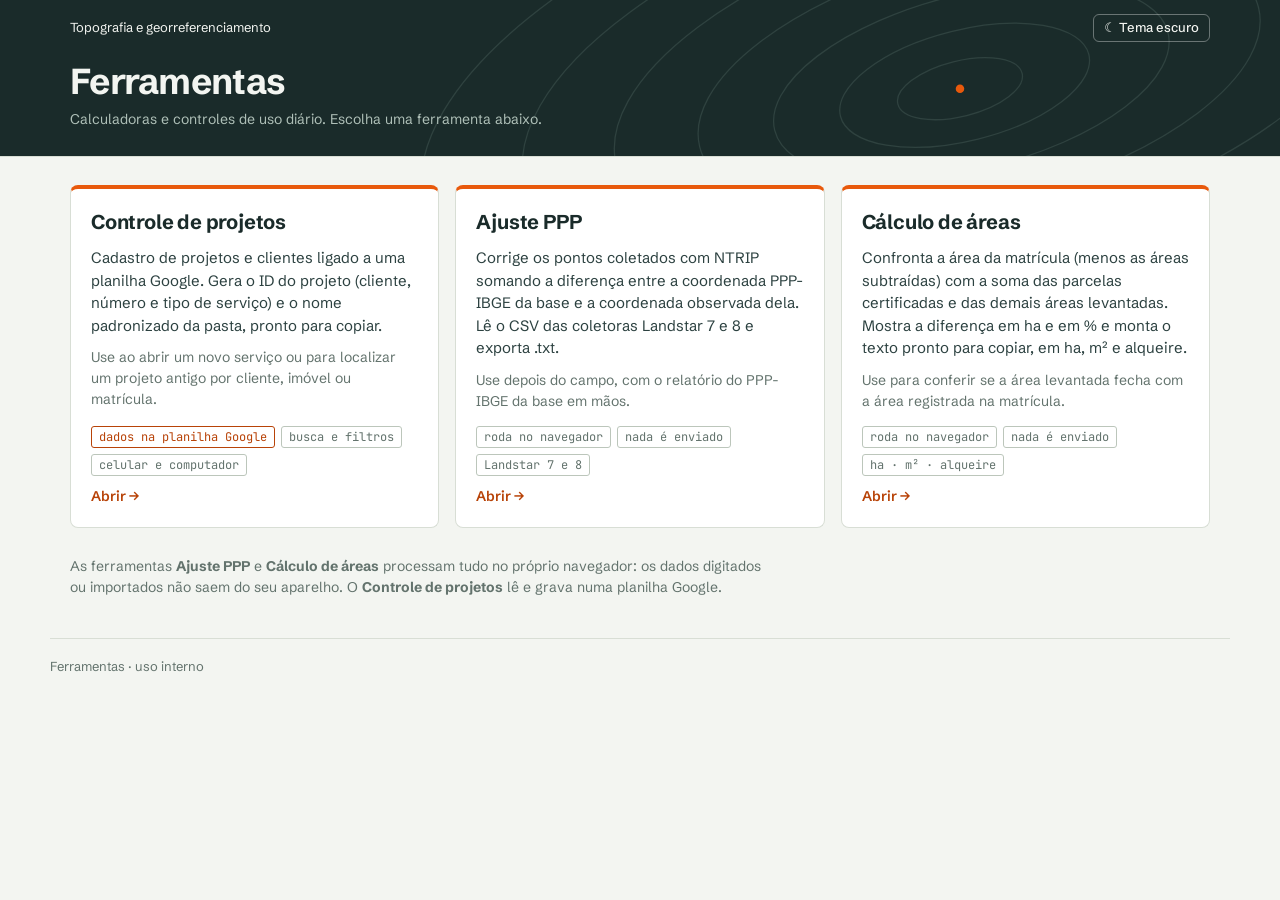
==== index.html @ 7277fcfe "Update index.html" ====
<!DOCTYPE html>
<html lang="pt-BR">
<head>
<meta charset="utf-8">
<meta name="viewport" content="width=device-width, initial-scale=1">
<meta name="color-scheme" content="light dark">
<title>Ferramentas</title>
<meta name="description" content="Conjunto de ferramentas de topografia e georreferenciamento: controle de projetos, ajuste PPP e cálculo de áreas.">
<link rel="icon" href="assets/favicon.svg" type="image/svg+xml">
<link rel="preconnect" href="https://fonts.googleapis.com">
<link rel="preconnect" href="https://fonts.gstatic.com" crossorigin>
<link href="https://fonts.googleapis.com/css2?family=JetBrains+Mono:wght@400;500&family=Schibsted+Grotesk:wght@400;500;600;700&display=swap" rel="stylesheet">
<link rel="stylesheet" href="assets/comum.css">
<script src="assets/comum.js"></script>
<style>
main.wrap { padding-top: 28px; }
.grid { display: grid; grid-template-columns: repeat(auto-fill, minmax(320px, 1fr)); gap: 16px; padding: 0; margin: 0; list-style: none; }

.card {
  position: relative; display: flex; flex-direction: column; gap: 10px;
  background: var(--surface); border: 1px solid var(--line); border-top: 4px solid var(--mark);
  border-radius: 8px; padding: 18px 20px 20px;
  transition: border-color .15s, box-shadow .15s, transform .15s;
}
.card:hover { border-color: var(--line-strong); border-top-color: var(--mark); box-shadow: 0 8px 24px rgba(0,0,0,.10); transform: translateY(-2px); }
.card:focus-within { box-shadow: 0 0 0 3px var(--accent-wash); }
.card h2 { margin: 0; font-size: 20px; letter-spacing: -0.01em; }
.card h2 a { color: inherit; text-decoration: none; }
/* o cartão inteiro é clicável */
.card h2 a::after { content: ""; position: absolute; inset: 0; border-radius: 8px; }
.card h2 a:focus-visible { outline: none; }
.card h2 a:focus-visible::after { outline: 3px solid var(--mark); outline-offset: 2px; }
.card p { margin: 0; color: var(--ink-soft); }
.card .quando { color: var(--muted); font-size: 14px; }
.chips { display: flex; flex-wrap: wrap; gap: 6px; margin-top: auto; padding-top: 4px; }
.chip { font: 400 12px var(--mono); border: 1px solid var(--line-strong); color: var(--muted); border-radius: 3px; padding: 2px 7px; white-space: nowrap; }
.chip.dados { border-color: var(--accent-text); color: var(--accent-text); }
.go { font-weight: 600; color: var(--accent-text); font-size: 14px; }
.card:hover .go { text-decoration: underline; }

.nota { margin: 28px 0 0; max-width: 78ch; color: var(--muted); font-size: 14px; }
@media (prefers-reduced-motion: reduce) { .card { transition: none; } .card:hover { transform: none; } }
</style>
</head>
<body>

<header class="top">
  <div class="wrap">
    <nav class="crumbs" aria-label="Navegação">
      <span>Topografia e georreferenciamento</span>
      <button type="button" class="btn light small" id="themeBtn">Tema</button>
    </nav>
    <div class="top-main">
      <div>
        <h1>Ferramentas</h1>
        <p class="lead">Calculadoras e controles de uso diário. Escolha uma ferramenta abaixo.</p>
      </div>
    </div>
  </div>
</header>

<main class="wrap">
  <ul class="grid">

    <!-- ===================== CONTROLE DE PROJETOS ===================== -->
    <li class="card">
      <h2><a href="projetos/">Controle de projetos</a></h2>
      <p>Cadastro de projetos e clientes ligado a uma planilha Google. Gera o ID do projeto (cliente, número e tipo de serviço) e o nome padronizado da pasta, pronto para copiar.</p>
      <p class="quando">Use ao abrir um novo serviço ou para localizar um projeto antigo por cliente, imóvel ou matrícula.</p>
      <div class="chips">
        <span class="chip dados">dados na planilha Google</span>
        <span class="chip">busca e filtros</span>
        <span class="chip">celular e computador</span>
      </div>
      <span class="go" aria-hidden="true">Abrir →</span>
    </li>

    <!-- ===================== AJUSTE PPP ===================== -->
    <li class="card">
      <h2><a href="ppp/">Ajuste PPP</a></h2>
      <p>Corrige os pontos coletados com NTRIP somando a diferença entre a coordenada PPP-IBGE da base e a coordenada observada dela. Lê o CSV das coletoras Landstar 7 e 8 e exporta .txt.</p>
      <p class="quando">Use depois do campo, com o relatório do PPP-IBGE da base em mãos.</p>
      <div class="chips">
        <span class="chip">roda no navegador</span>
        <span class="chip">nada é enviado</span>
        <span class="chip">Landstar 7 e 8</span>
      </div>
      <span class="go" aria-hidden="true">Abrir →</span>
    </li>

    <!-- ===================== CÁLCULO DE ÁREAS ===================== -->
    <li class="card">
      <h2><a href="areas/">Cálculo de áreas</a></h2>
      <p>Confronta a área da matrícula (menos as áreas subtraídas) com a soma das parcelas certificadas e das demais áreas levantadas. Mostra a diferença em ha e em % e monta o texto pronto para copiar, em ha, m² e alqueire.</p>
      <p class="quando">Use para conferir se a área levantada fecha com a área registrada na matrícula.</p>
      <div class="chips">
        <span class="chip">roda no navegador</span>
        <span class="chip">nada é enviado</span>
        <span class="chip">ha · m² · alqueire</span>
      </div>
      <span class="go" aria-hidden="true">Abrir →</span>
    </li>
    <!--
      PARA ADICIONAR UMA FERRAMENTA NOVA: copie um bloco <li class="card"> inteiro,
      troque o link (pasta/), o título, o resumo e os chips. Veja o README.md.
    -->
  </ul>

  <p class="nota">As ferramentas <strong>Ajuste PPP</strong> e <strong>Cálculo de áreas</strong> processam tudo no próprio navegador: os dados digitados ou importados não saem do seu aparelho. O <strong>Controle de projetos</strong> lê e grava numa planilha Google.</p>
</main>

<footer class="site-foot wrap">Ferramentas · uso interno</footer>

</body>
</html>
---- assets/comum.css ----
/* ============================================================
   Ferramentas: estilos compartilhados (cores, tipografia,
   cabeçalho, botões). Cada ferramenta só acrescenta o que é dela.
   ============================================================ */

/* ---------- Cores: tema claro (padrão) ---------- */
:root {
  color-scheme: light;
  --bg: #F3F5F1;  --surface: #FFFFFF;  --surface-2: #F8FAF6;
  --ink: #1A2B2A;  --ink-soft: #2C4140;  --muted: #63736D;
  --line: #D8DED5;  --line-soft: #E8ECE5;  --line-strong: #BCC6BB;

  --accent: #C2410C;  --accent-hover: #9A3412;  --accent-ink: #FFFFFF;
  --accent-wash: #FDEBDD;  --accent-text: #B84308;
  --mark: #E8590C;                       /* só decoração e foco */

  --ok: #2F6B4F;  --ok-wash: #DDEFE5;
  --warn: #8A4B00;  --warn-wash: #FBECD3;
  --danger: #B3261E;  --danger-deep: #8E1D17;  --danger-wash: #FBE9E7;
  --danger-btn: #B3261E;  --danger-btn-hover: #8E1D17;

  --band: #1A2B2A;  --band-ink: #F3F5F1;  --band-muted: #AFC0B8;
  --chip-bg: #1A2B2A;  --chip-ink: #F3F5F1;
  --hl: #FFF3C9;                         /* linha em destaque */

  --sans: "Schibsted Grotesk", system-ui, -apple-system, "Segoe UI", Roboto, sans-serif;
  --mono: "JetBrains Mono", ui-monospace, SFMono-Regular, Menlo, Consolas, monospace;
}

/* ---------- Cores: tema escuro ---------- */
@media (prefers-color-scheme: dark) {
  :root:not([data-theme="light"]) {
    color-scheme: dark;
    --bg: #111816;  --surface: #1A2321;  --surface-2: #202B28;
    --ink: #E7EDEA;  --ink-soft: #C5D1CB;  --muted: #93A39C;
    --line: #2F3D39;  --line-soft: #26322F;  --line-strong: #43534E;
    --accent: #FF8A3D;  --accent-hover: #FFA15F;  --accent-ink: #1A0E05;
    --accent-wash: #3A2314;  --accent-text: #FFA15F;  --mark: #FF8A3D;
    --ok: #6FCF9C;  --ok-wash: #1B3A2C;
    --warn: #F0B765;  --warn-wash: #3A2C14;
    --danger: #FF8F86;  --danger-deep: #FFB0A9;  --danger-wash: #3B1F1C;
    --danger-btn: #C63A2F;  --danger-btn-hover: #DB4A3F;
    --band: #0C1211;  --band-ink: #E7EDEA;  --band-muted: #93A39C;
    --chip-bg: #2A3A36;  --chip-ink: #E7EDEA;
    --hl: #3D3515;
  }
}
:root[data-theme="dark"] {
  color-scheme: dark;
  --bg: #111816;  --surface: #1A2321;  --surface-2: #202B28;
  --ink: #E7EDEA;  --ink-soft: #C5D1CB;  --muted: #93A39C;
  --line: #2F3D39;  --line-soft: #26322F;  --line-strong: #43534E;
  --accent: #FF8A3D;  --accent-hover: #FFA15F;  --accent-ink: #1A0E05;
  --accent-wash: #3A2314;  --accent-text: #FFA15F;  --mark: #FF8A3D;
  --ok: #6FCF9C;  --ok-wash: #1B3A2C;
  --warn: #F0B765;  --warn-wash: #3A2C14;
  --danger: #FF8F86;  --danger-deep: #FFB0A9;  --danger-wash: #3B1F1C;
  --danger-btn: #C63A2F;  --danger-btn-hover: #DB4A3F;
  --band: #0C1211;  --band-ink: #E7EDEA;  --band-muted: #93A39C;
  --chip-bg: #2A3A36;  --chip-ink: #E7EDEA;
  --hl: #3D3515;
}

/* ---------- Base ---------- */
*, *::before, *::after { box-sizing: border-box; }
html { background: var(--bg); -webkit-text-size-adjust: 100%; }
body { margin: 0; background: var(--bg); color: var(--ink); font: 400 15px/1.5 var(--sans); }
button, input, select, textarea { font: inherit; color: inherit; }
:focus-visible { outline: 3px solid var(--mark); outline-offset: 2px; }
[hidden] { display: none !important; }
.wrap { max-width: 1180px; margin: 0 auto; padding: 0 20px; }

/* ---------- Cabeçalho ---------- */
.top {
  background-color: var(--band); color: var(--band-ink);
  border-bottom: 1px solid var(--line);
  background-image: url("data:image/svg+xml,%3Csvg xmlns='http://www.w3.org/2000/svg' width='1200' height='160' viewBox='0 0 1200 160'%3E%3Cg fill='none' stroke='%239DB8AB' stroke-opacity='.16' stroke-width='1.2' transform='rotate(-14 900 90)'%3E%3Cellipse cx='900' cy='90' rx='60' ry='26'/%3E%3Cellipse cx='905' cy='88' rx='120' ry='52'/%3E%3Cellipse cx='912' cy='86' rx='190' ry='82'/%3E%3Cellipse cx='920' cy='84' rx='270' ry='116'/%3E%3Cellipse cx='930' cy='82' rx='360' ry='152'/%3E%3Cellipse cx='942' cy='80' rx='460' ry='190'/%3E%3Cellipse cx='955' cy='78' rx='570' ry='230'/%3E%3C/g%3E%3Ccircle cx='900' cy='90' r='4' fill='%23E8590C'/%3E%3C/svg%3E");
  background-repeat: no-repeat; background-position: right center; background-size: cover;
}
.crumbs { display: flex; align-items: center; justify-content: space-between; gap: 12px; padding-top: 14px; font-size: 13px; }
.crumbs a { color: var(--band-muted); text-decoration: none; }
.crumbs a:hover { color: var(--band-ink); text-decoration: underline; }
.top-main { display: flex; align-items: flex-end; justify-content: space-between; gap: 16px; flex-wrap: wrap; padding: 20px 0 26px; }
.top h1 { margin: 0; font-size: clamp(26px, 4vw, 36px); line-height: 1.1; font-weight: 700; letter-spacing: -0.02em; }
.top .lead, .top .stats { margin: 8px 0 0; color: var(--band-muted); font-size: 14px; max-width: 72ch; }
.sync { display: flex; align-items: center; gap: 10px; color: var(--band-muted); font-size: 13px; }

/* ---------- Botões ---------- */
.btn {
  appearance: none; display: inline-flex; align-items: center; justify-content: center; gap: 6px;
  border: 1px solid var(--line-strong); background: var(--surface); color: var(--ink);
  border-radius: 6px; padding: 9px 14px; cursor: pointer; font-weight: 500; line-height: 1.2; text-decoration: none;
}
.btn:hover { border-color: var(--ink-soft); }
.btn.primary { background: var(--accent); border-color: var(--accent); color: var(--accent-ink); font-weight: 600; }
.btn.primary:hover { background: var(--accent-hover); border-color: var(--accent-hover); }
.btn.ghost { background: transparent; color: var(--accent-text); border-color: var(--accent-text); }
.btn.ghost:hover { background: var(--accent-wash); }
.btn.danger { background: var(--danger-btn); border-color: var(--danger-btn); color: #fff; font-weight: 600; }
.btn.danger:hover { background: var(--danger-btn-hover); border-color: var(--danger-btn-hover); }
.btn.light { background: transparent; border-color: rgba(255,255,255,.35); color: var(--band-ink); }
.btn.light:hover { border-color: #fff; }
.btn.small { padding: 5px 10px; font-size: 13px; }
.btn[disabled], .btn:disabled { opacity: .5; cursor: not-allowed; }

/* ---------- Rodapé ---------- */
.site-foot { margin-top: 40px; padding: 18px 0 32px; border-top: 1px solid var(--line); color: var(--muted); font-size: 13px; }
.site-foot a { color: var(--accent-text); }

@media (max-width: 760px) { .wrap { padding: 0 14px; } }
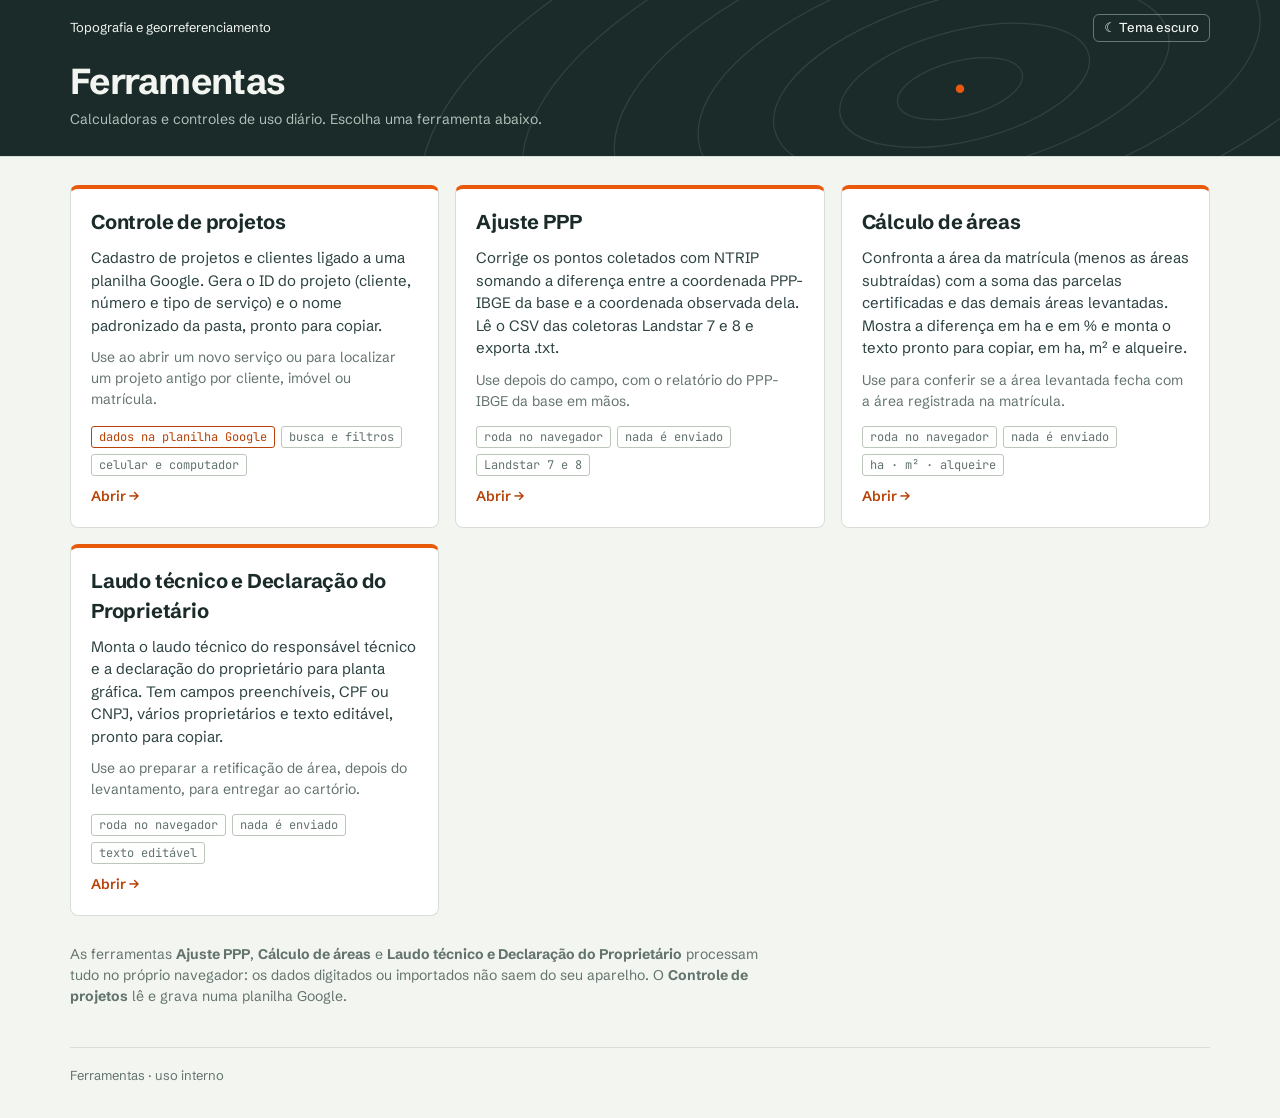
==== commit bb5f830a: "Update index.html" ====
--- a/index.html
+++ b/index.html
@@ -100,14 +100,25 @@
       </div>
       <span class="go" aria-hidden="true">Abrir →</span>
     </li>
+        <!-- ===================== LAUDO E DECLARAÇÃO ===================== -->
+    <li class="card">
+      <h2><a href="laudo/">Laudo técnico e Declaração do Proprietário</a></h2>
+      <p>Monta o laudo técnico do responsável técnico e a declaração do proprietário para planta gráfica. Tem campos preenchíveis, CPF ou CNPJ, vários proprietários e texto editável, pronto para copiar.</p>
+      <p class="quando">Use ao preparar a retificação de área, depois do levantamento, para entregar ao cartório.</p>
+      <div class="chips">
+        <span class="chip">roda no navegador</span>
+        <span class="chip">nada é enviado</span>
+        <span class="chip">texto editável</span>
+      </div>
+      <span class="go" aria-hidden="true">Abrir →</span>
+    </li>
     <!--
       PARA ADICIONAR UMA FERRAMENTA NOVA: copie um bloco <li class="card"> inteiro,
       troque o link (pasta/), o título, o resumo e os chips. Veja o README.md.
     -->
   </ul>
 
-  <p class="nota">As ferramentas <strong>Ajuste PPP</strong> e <strong>Cálculo de áreas</strong> processam tudo no próprio navegador: os dados digitados ou importados não saem do seu aparelho. O <strong>Controle de projetos</strong> lê e grava numa planilha Google.</p>
-</main>
+   <p class="nota">As ferramentas <strong>Ajuste PPP</strong>, <strong>Cálculo de áreas</strong> e <strong>Laudo técnico e Declaração do Proprietário</strong> processam tudo no próprio navegador: os dados digitados ou importados não saem do seu aparelho. O <strong>Controle de projetos</strong> lê e grava numa planilha Google.</p>
 
 <footer class="site-foot wrap">Ferramentas · uso interno</footer>
 
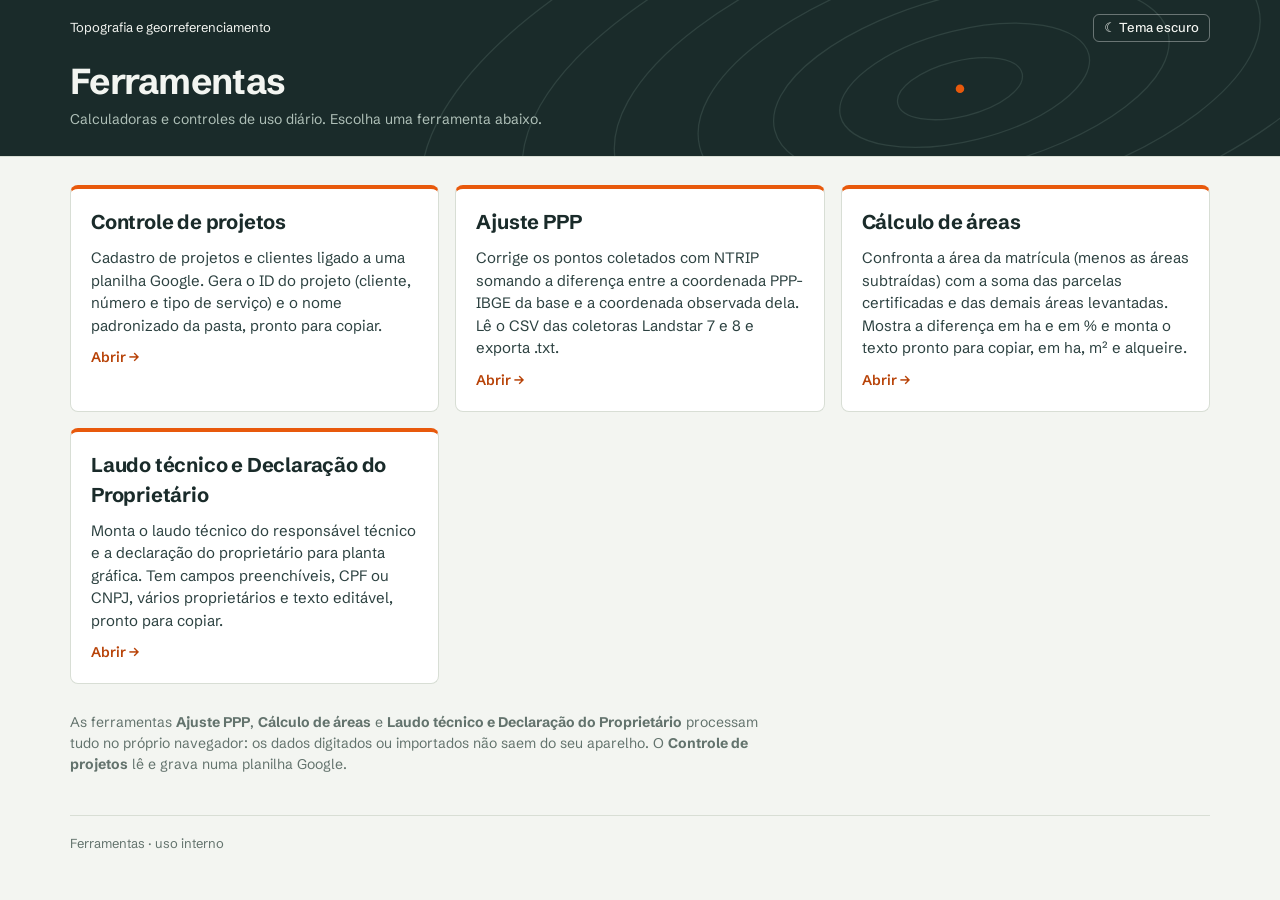
==== commit 099eaf07: "Clean up index.html by removing unused content Removed unnecessary paragraphs and chips from project" ====
--- a/index.html
+++ b/index.html
@@ -66,12 +66,6 @@
     <li class="card">
       <h2><a href="projetos/">Controle de projetos</a></h2>
       <p>Cadastro de projetos e clientes ligado a uma planilha Google. Gera o ID do projeto (cliente, número e tipo de serviço) e o nome padronizado da pasta, pronto para copiar.</p>
-      <p class="quando">Use ao abrir um novo serviço ou para localizar um projeto antigo por cliente, imóvel ou matrícula.</p>
-      <div class="chips">
-        <span class="chip dados">dados na planilha Google</span>
-        <span class="chip">busca e filtros</span>
-        <span class="chip">celular e computador</span>
-      </div>
       <span class="go" aria-hidden="true">Abrir →</span>
     </li>
 
@@ -79,12 +73,6 @@
     <li class="card">
       <h2><a href="ppp/">Ajuste PPP</a></h2>
       <p>Corrige os pontos coletados com NTRIP somando a diferença entre a coordenada PPP-IBGE da base e a coordenada observada dela. Lê o CSV das coletoras Landstar 7 e 8 e exporta .txt.</p>
-      <p class="quando">Use depois do campo, com o relatório do PPP-IBGE da base em mãos.</p>
-      <div class="chips">
-        <span class="chip">roda no navegador</span>
-        <span class="chip">nada é enviado</span>
-        <span class="chip">Landstar 7 e 8</span>
-      </div>
       <span class="go" aria-hidden="true">Abrir →</span>
     </li>
 
@@ -92,24 +80,12 @@
     <li class="card">
       <h2><a href="areas/">Cálculo de áreas</a></h2>
       <p>Confronta a área da matrícula (menos as áreas subtraídas) com a soma das parcelas certificadas e das demais áreas levantadas. Mostra a diferença em ha e em % e monta o texto pronto para copiar, em ha, m² e alqueire.</p>
-      <p class="quando">Use para conferir se a área levantada fecha com a área registrada na matrícula.</p>
-      <div class="chips">
-        <span class="chip">roda no navegador</span>
-        <span class="chip">nada é enviado</span>
-        <span class="chip">ha · m² · alqueire</span>
-      </div>
       <span class="go" aria-hidden="true">Abrir →</span>
     </li>
         <!-- ===================== LAUDO E DECLARAÇÃO ===================== -->
     <li class="card">
       <h2><a href="laudo/">Laudo técnico e Declaração do Proprietário</a></h2>
       <p>Monta o laudo técnico do responsável técnico e a declaração do proprietário para planta gráfica. Tem campos preenchíveis, CPF ou CNPJ, vários proprietários e texto editável, pronto para copiar.</p>
-      <p class="quando">Use ao preparar a retificação de área, depois do levantamento, para entregar ao cartório.</p>
-      <div class="chips">
-        <span class="chip">roda no navegador</span>
-        <span class="chip">nada é enviado</span>
-        <span class="chip">texto editável</span>
-      </div>
       <span class="go" aria-hidden="true">Abrir →</span>
     </li>
     <!--
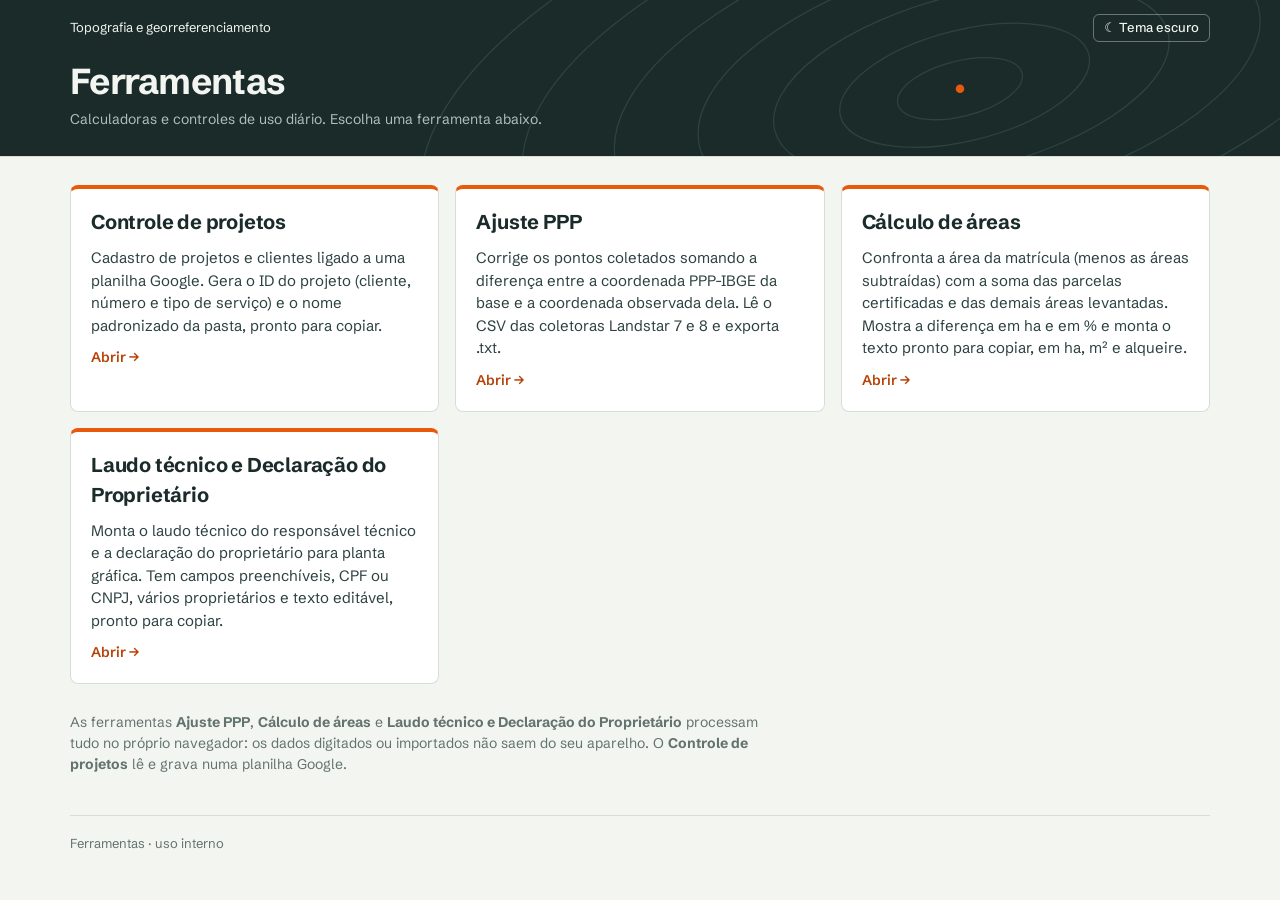
==== commit 459eaed9: "Update description for Ajuste PPP section" ====
--- a/index.html
+++ b/index.html
@@ -72,7 +72,7 @@
     <!-- ===================== AJUSTE PPP ===================== -->
     <li class="card">
       <h2><a href="ppp/">Ajuste PPP</a></h2>
-      <p>Corrige os pontos coletados com NTRIP somando a diferença entre a coordenada PPP-IBGE da base e a coordenada observada dela. Lê o CSV das coletoras Landstar 7 e 8 e exporta .txt.</p>
+      <p>Corrige os pontos coletados somando a diferença entre a coordenada PPP-IBGE da base e a coordenada observada dela. Lê o CSV das coletoras Landstar 7 e 8 e exporta .txt.</p>
       <span class="go" aria-hidden="true">Abrir →</span>
     </li>
 
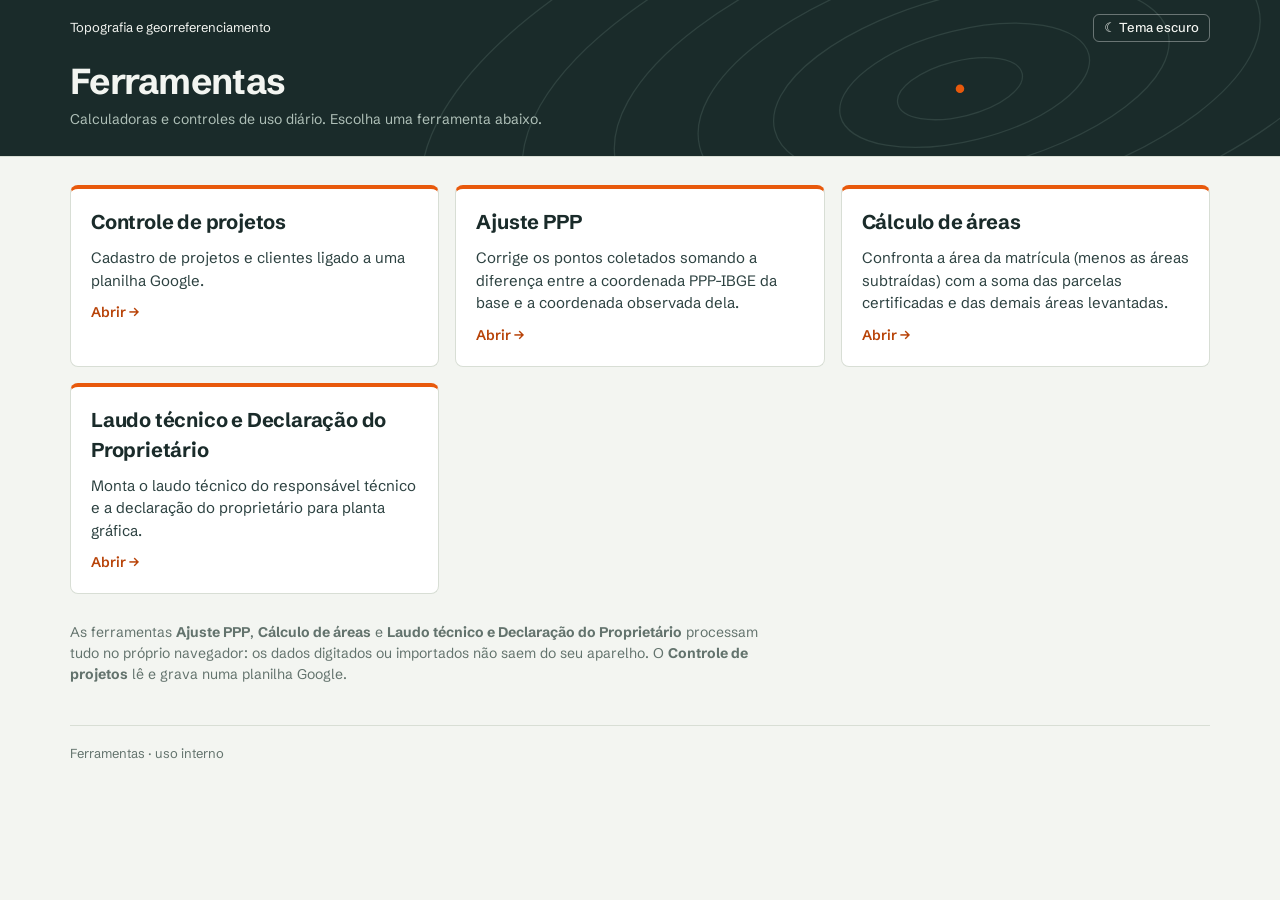
==== commit dc98c860: "Simplify project descriptions in index.html" ====
--- a/index.html
+++ b/index.html
@@ -65,27 +65,27 @@
     <!-- ===================== CONTROLE DE PROJETOS ===================== -->
     <li class="card">
       <h2><a href="projetos/">Controle de projetos</a></h2>
-      <p>Cadastro de projetos e clientes ligado a uma planilha Google. Gera o ID do projeto (cliente, número e tipo de serviço) e o nome padronizado da pasta, pronto para copiar.</p>
+      <p>Cadastro de projetos e clientes ligado a uma planilha Google.</p>
       <span class="go" aria-hidden="true">Abrir →</span>
     </li>
 
     <!-- ===================== AJUSTE PPP ===================== -->
     <li class="card">
       <h2><a href="ppp/">Ajuste PPP</a></h2>
-      <p>Corrige os pontos coletados somando a diferença entre a coordenada PPP-IBGE da base e a coordenada observada dela. Lê o CSV das coletoras Landstar 7 e 8 e exporta .txt.</p>
+      <p>Corrige os pontos coletados somando a diferença entre a coordenada PPP-IBGE da base e a coordenada observada dela.</p>
       <span class="go" aria-hidden="true">Abrir →</span>
     </li>
 
     <!-- ===================== CÁLCULO DE ÁREAS ===================== -->
     <li class="card">
       <h2><a href="areas/">Cálculo de áreas</a></h2>
-      <p>Confronta a área da matrícula (menos as áreas subtraídas) com a soma das parcelas certificadas e das demais áreas levantadas. Mostra a diferença em ha e em % e monta o texto pronto para copiar, em ha, m² e alqueire.</p>
+      <p>Confronta a área da matrícula (menos as áreas subtraídas) com a soma das parcelas certificadas e das demais áreas levantadas. </p>
       <span class="go" aria-hidden="true">Abrir →</span>
     </li>
         <!-- ===================== LAUDO E DECLARAÇÃO ===================== -->
     <li class="card">
       <h2><a href="laudo/">Laudo técnico e Declaração do Proprietário</a></h2>
-      <p>Monta o laudo técnico do responsável técnico e a declaração do proprietário para planta gráfica. Tem campos preenchíveis, CPF ou CNPJ, vários proprietários e texto editável, pronto para copiar.</p>
+      <p>Monta o laudo técnico do responsável técnico e a declaração do proprietário para planta gráfica.</p>
       <span class="go" aria-hidden="true">Abrir →</span>
     </li>
     <!--
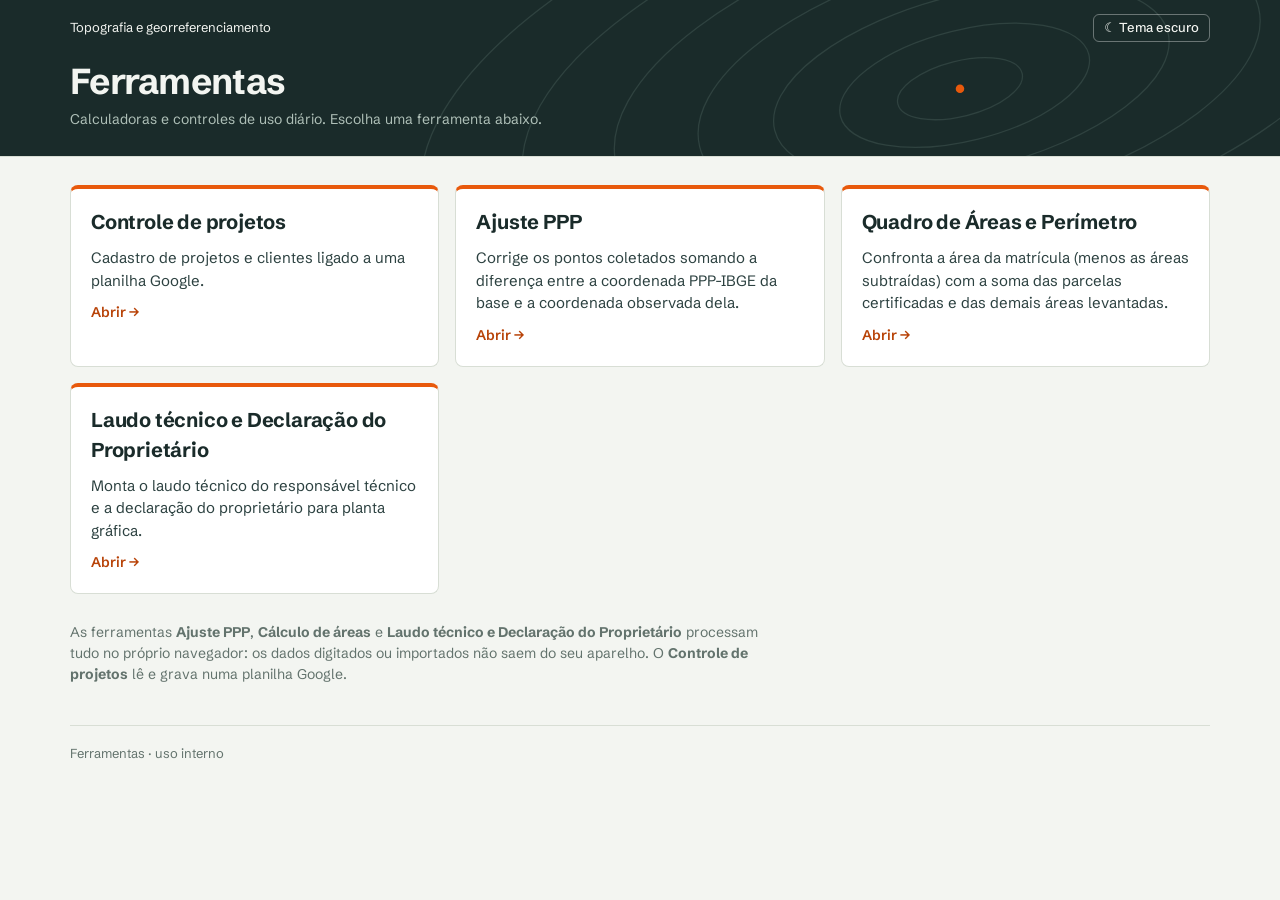
==== commit fe4a6359: "Update section title for area calculation" ====
--- a/index.html
+++ b/index.html
@@ -76,9 +76,9 @@
       <span class="go" aria-hidden="true">Abrir →</span>
     </li>
 
-    <!-- ===================== CÁLCULO DE ÁREAS ===================== -->
+    <!-- ===================== Quadro de Áreas e Perímetro ===================== -->
     <li class="card">
-      <h2><a href="areas/">Cálculo de áreas</a></h2>
+      <h2><a href="areas/">Quadro de Áreas e Perímetro</a></h2>
       <p>Confronta a área da matrícula (menos as áreas subtraídas) com a soma das parcelas certificadas e das demais áreas levantadas. </p>
       <span class="go" aria-hidden="true">Abrir →</span>
     </li>
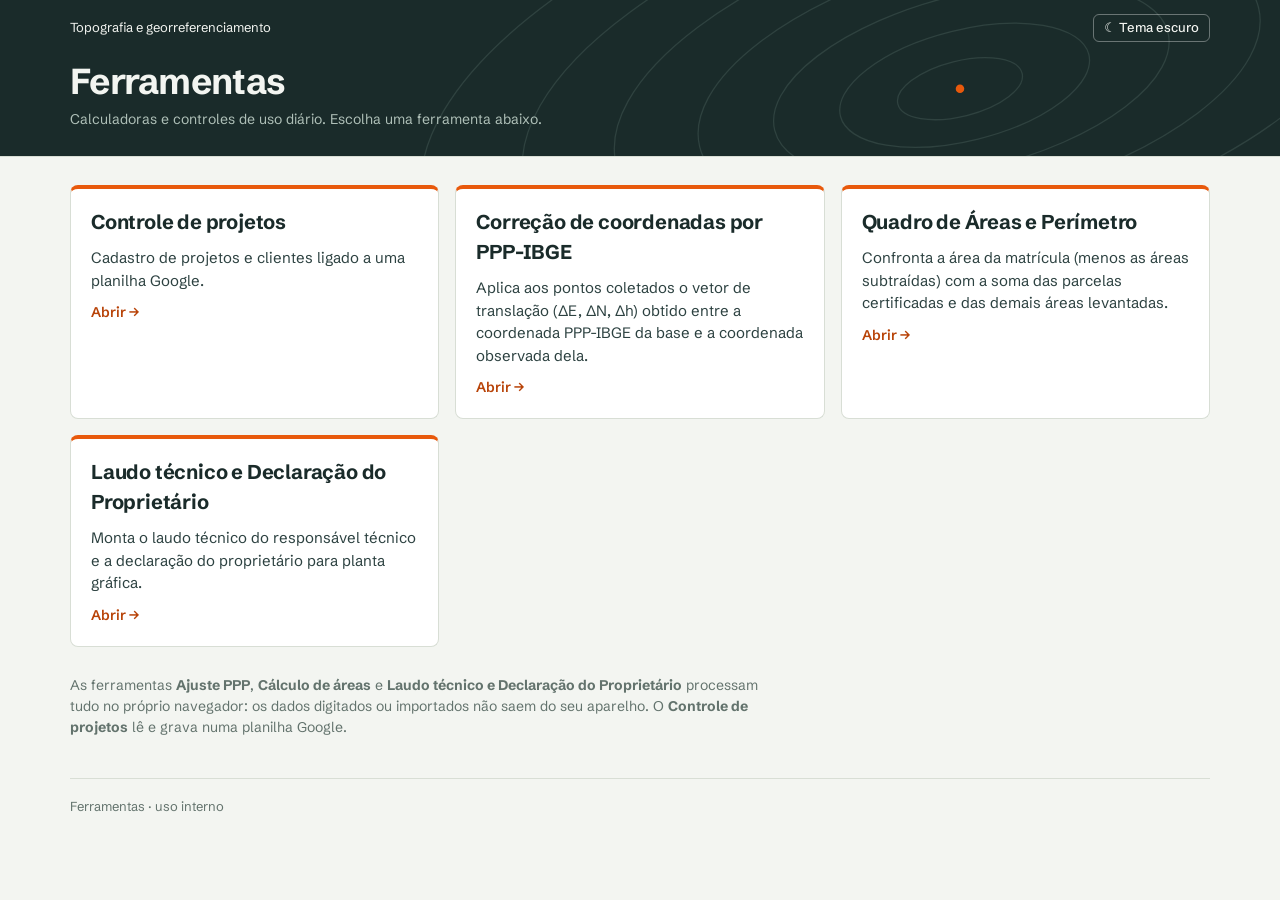
==== commit 415c1e4e: "Update PPP section title and description" ====
--- a/index.html
+++ b/index.html
@@ -71,8 +71,8 @@
 
     <!-- ===================== AJUSTE PPP ===================== -->
     <li class="card">
-      <h2><a href="ppp/">Ajuste PPP</a></h2>
-      <p>Corrige os pontos coletados somando a diferença entre a coordenada PPP-IBGE da base e a coordenada observada dela.</p>
+      <h2><a href="ppp/">Correção de coordenadas por PPP-IBGE</a></h2>
+      <p>Aplica aos pontos coletados o vetor de translação (ΔE, ΔN, Δh) obtido entre a coordenada PPP-IBGE da base e a coordenada observada dela.</p>
       <span class="go" aria-hidden="true">Abrir →</span>
     </li>
 
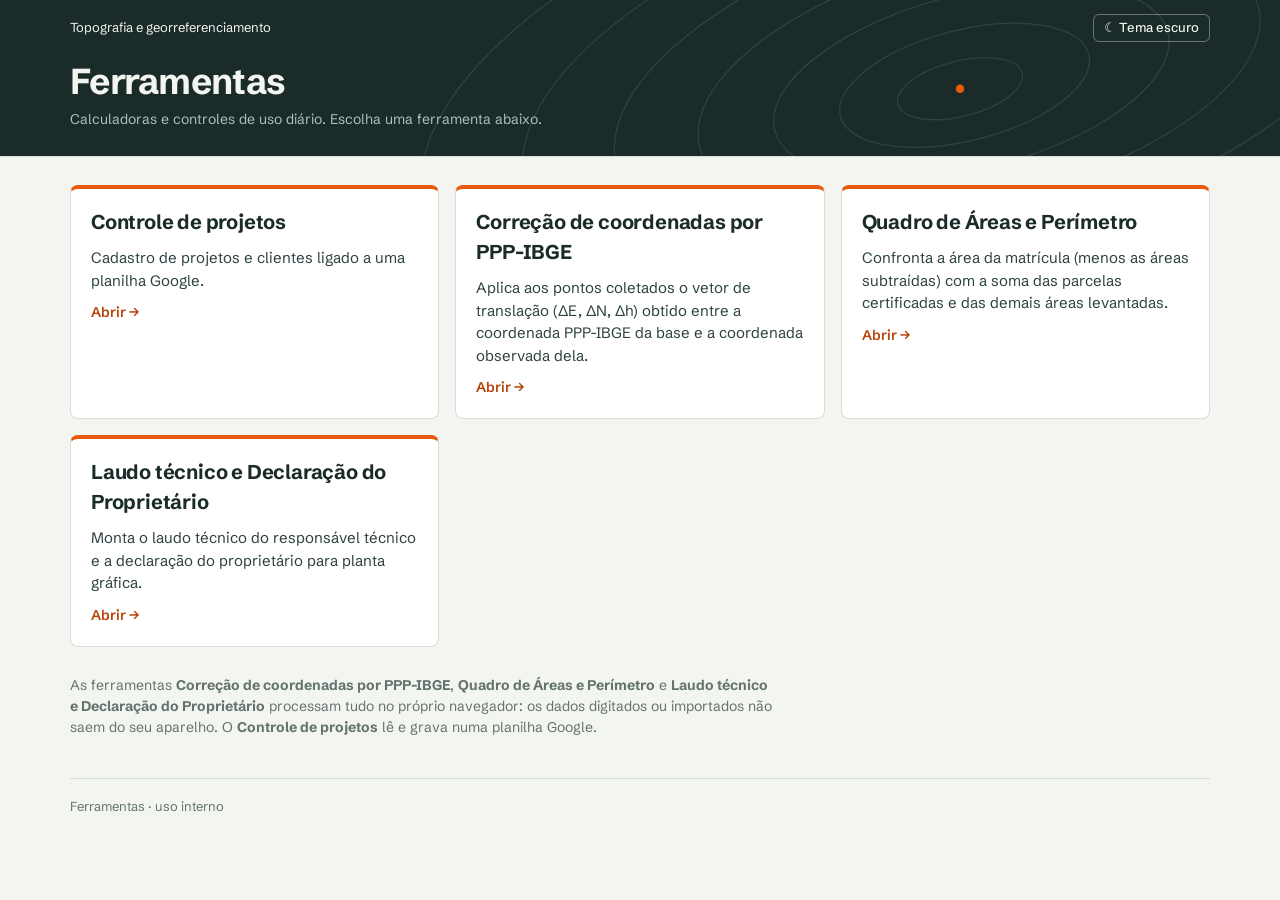
==== commit f4126876: "Update tool names in index.html" ====
--- a/index.html
+++ b/index.html
@@ -94,7 +94,7 @@
     -->
   </ul>
 
-   <p class="nota">As ferramentas <strong>Ajuste PPP</strong>, <strong>Cálculo de áreas</strong> e <strong>Laudo técnico e Declaração do Proprietário</strong> processam tudo no próprio navegador: os dados digitados ou importados não saem do seu aparelho. O <strong>Controle de projetos</strong> lê e grava numa planilha Google.</p>
+   <p class="nota">As ferramentas <strong>Correção de coordenadas por PPP-IBGE</strong>, <strong>Quadro de Áreas e Perímetro</strong> e <strong>Laudo técnico e Declaração do Proprietário</strong> processam tudo no próprio navegador: os dados digitados ou importados não saem do seu aparelho. O <strong>Controle de projetos</strong> lê e grava numa planilha Google.</p>
 
 <footer class="site-foot wrap">Ferramentas · uso interno</footer>
 
